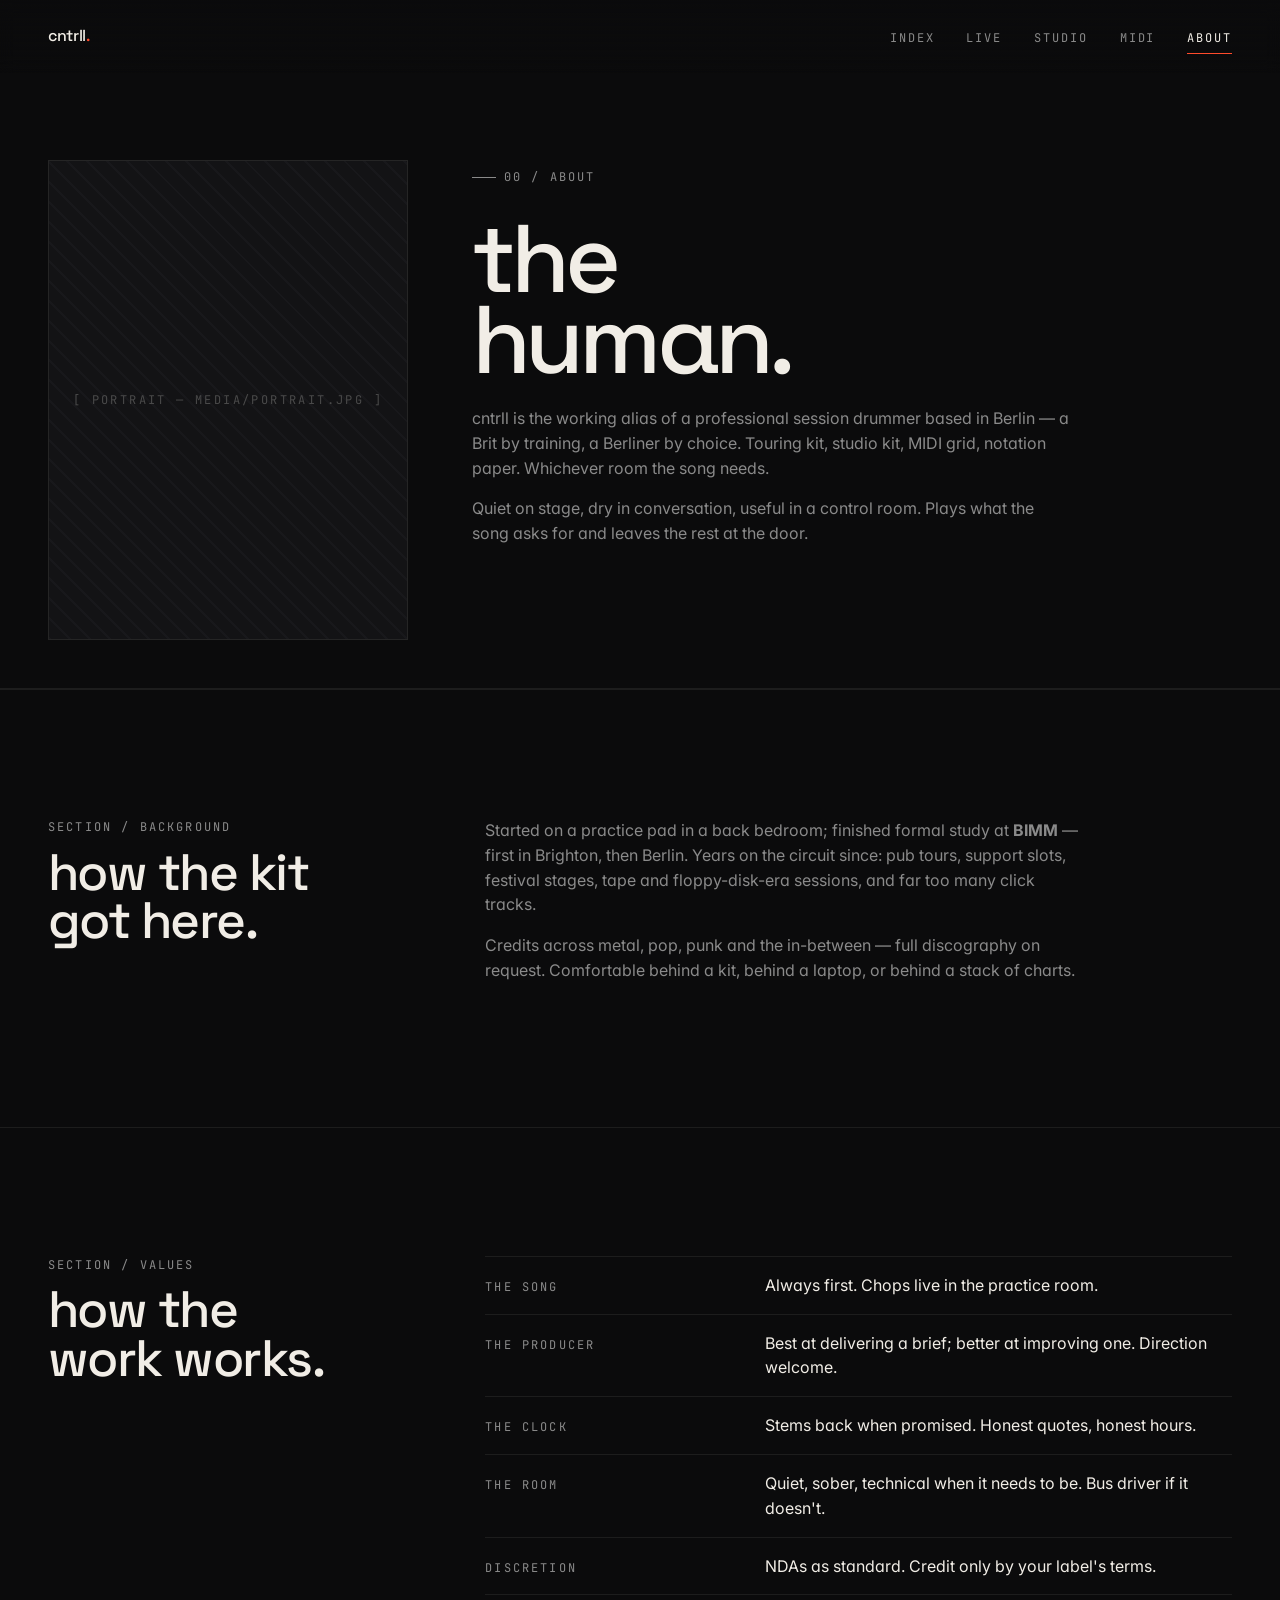
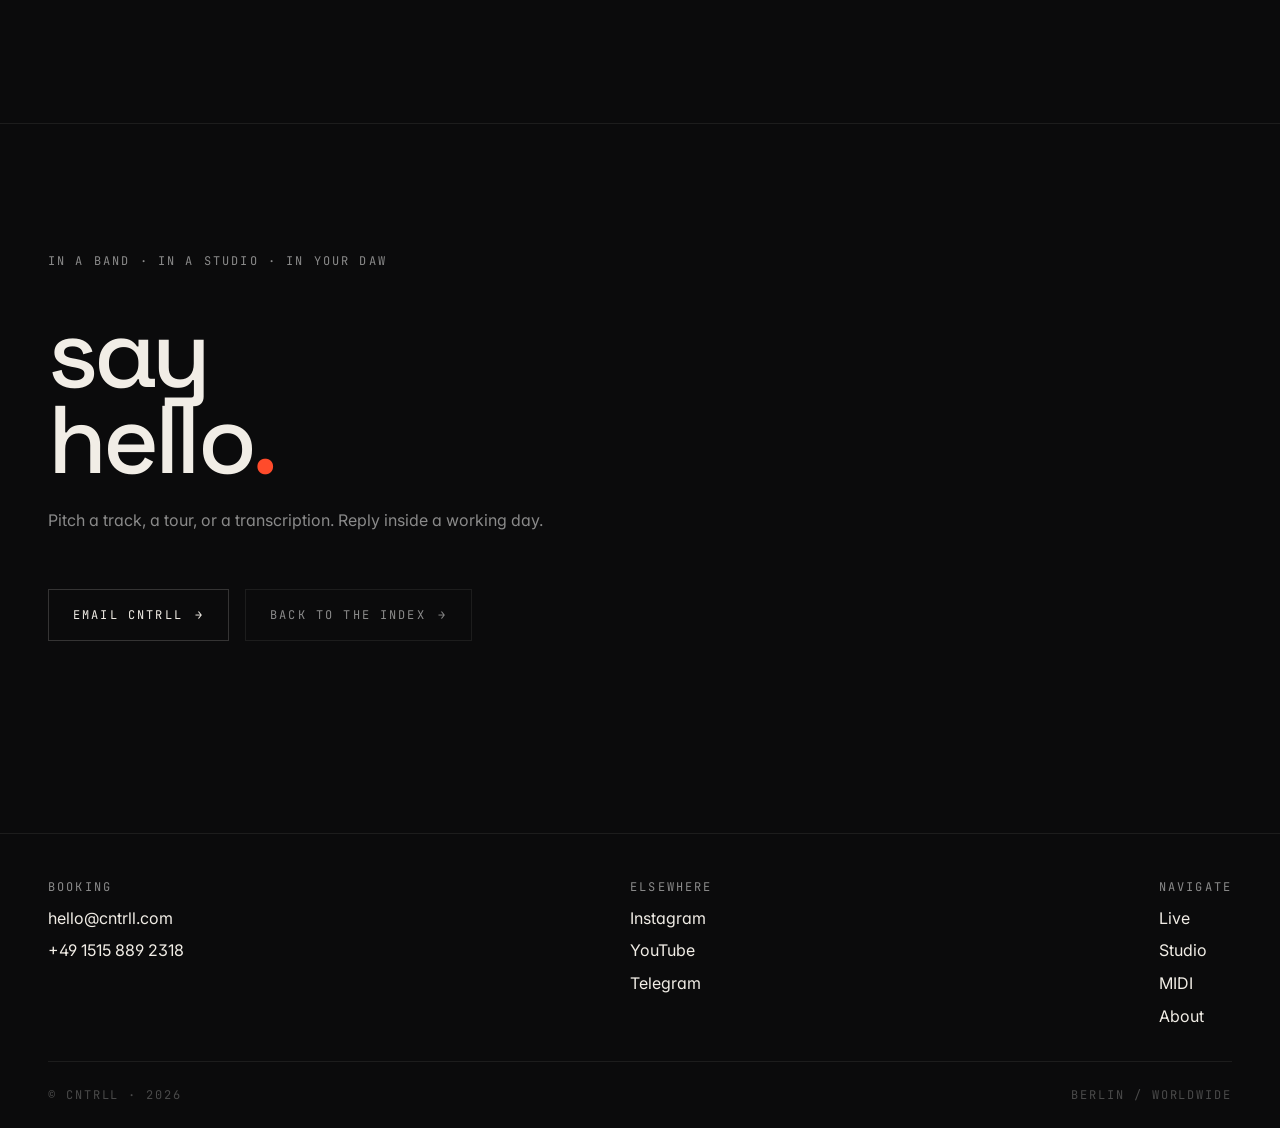
==== about.html @ 57c897f5 "initial site upload" ====
<!doctype html>
<html lang="en">
<head>
    <meta charset="utf-8">
    <meta name="viewport" content="width=device-width, initial-scale=1, viewport-fit=cover">
    <meta name="theme-color" content="#0b0b0c">
    <title>cntrll. — about</title>
    <meta name="description" content="cntrll — session drummer. Background, influences, values, contact.">

    <link rel="preconnect" href="https://fonts.googleapis.com">
    <link rel="preconnect" href="https://fonts.gstatic.com" crossorigin>
    <link rel="stylesheet" href="https://fonts.googleapis.com/css2?family=Inter:wght@400;500&family=JetBrains+Mono:wght@400;500&family=Space+Grotesk:wght@400;500;600&display=swap">

    <link rel="stylesheet" href="style.css">
</head>
<body>

    <!-- ============ header / nav ============ -->
    <header class="site-header">
        <a href="index.html" class="brand" aria-label="cntrll dot — home">cntrll<span class="dot">.</span></a>

        <nav class="nav-primary" aria-label="Primary">
            <ul>
                <li><a href="index.html">Index</a></li>
                <li><a href="live.html">Live</a></li>
                <li><a href="studio.html">Studio</a></li>
                <li><a href="midi.html">MIDI</a></li>
                <li><a href="about.html" aria-current="page">About</a></li>
            </ul>
        </nav>

        <button class="nav-toggle" aria-label="Open menu" aria-expanded="false" aria-controls="mobile-menu">
            <span></span><span></span><span></span>
        </button>
    </header>

    <nav id="mobile-menu" class="nav-mobile" data-open="false" aria-label="Mobile">
        <ul>
            <li><a href="index.html">index</a></li>
            <li><a href="live.html">live performance</a></li>
            <li><a href="studio.html">studio recording</a></li>
            <li><a href="midi.html">midi &amp; notation</a></li>
            <li><a href="about.html">about</a></li>
        </ul>
        <div class="nav-footer"><p>booking — <a href="mailto:hello@cntrll.com">hello@cntrll.com</a></p></div>
    </nav>


    <main id="main">

        <!-- ============ asymmetric bio + portrait ============ -->
        <section class="page-hero" style="padding-bottom: var(--s-7);">
            <div class="container">
                <div class="about-grid">

                    <!-- portrait — narrow column, sticks on desktop -->
                    <div class="about-portrait">
                        <img src="media/portrait.jpg" alt="portrait of cntrll" onerror="this.remove();">
                        <div class="placeholder">[ portrait — media/portrait.jpg ]</div>
                    </div>

                    <!-- bio — wider column -->
                    <div class="about-bio">
                        <p class="eyebrow">00 / about</p>
                        <h1 class="about-bio__title">the<br>human<span class="accent">.</span></h1>

                        <p>
                            cntrll is the working alias of a professional session drummer
                            based in Berlin — a Brit by training, a Berliner by choice.
                            Touring kit, studio kit, MIDI grid, notation paper. Whichever
                            room the song needs.
                        </p>
                        <p>
                            Quiet on stage, dry in conversation, useful in a control room.
                            Plays what the song asks for and leaves the rest at the door.
                        </p>
                    </div>

                </div>
            </div>
        </section>


        <!-- ============ background ============ -->
        <section class="section">
            <div class="container split">
                <div>
                    <p class="split__label">section / background</p>
                    <h2 class="split__title">how the kit<br>got here.</h2>
                </div>
                <div class="split__body">
                    <p>
                        Started on a practice pad in a back bedroom; finished formal study at
                        <strong>BIMM</strong> — first in Brighton, then Berlin. Years on the
                        circuit since: pub tours, support slots, festival stages, tape and
                        floppy-disk-era sessions, and far too many click tracks.
                    </p>
                    <p>
                        Credits across metal, pop, punk and the in-between — full
                        discography on request. Comfortable behind a kit, behind a laptop,
                        or behind a stack of charts.
                    </p>
                </div>
            </div>
        </section>


        <!-- ============ values ============ -->
        <section class="section">
            <div class="container split">
                <div>
                    <p class="split__label">section / values</p>
                    <h2 class="split__title">how the<br>work works.</h2>
                </div>

                <dl class="dl-grid split__body">
                    <div>
                        <dt>The song</dt>
                        <dd>Always first. Chops live in the practice room.</dd>
                    </div>
                    <div>
                        <dt>The producer</dt>
                        <dd>Best at delivering a brief; better at improving one. Direction welcome.</dd>
                    </div>
                    <div>
                        <dt>The clock</dt>
                        <dd>Stems back when promised. Honest quotes, honest hours.</dd>
                    </div>
                    <div>
                        <dt>The room</dt>
                        <dd>Quiet, sober, technical when it needs to be. Bus driver if it doesn't.</dd>
                    </div>
                    <div>
                        <dt>Discretion</dt>
                        <dd>NDAs as standard. Credit only by your label's terms.</dd>
                    </div>
                </dl>
            </div>
        </section>

    </main>


    <!-- ============ cta ============ -->
    <section class="cta-block">
        <div class="container">
            <p class="cta-block__eyebrow">in a band · in a studio · in your DAW</p>
            <h2 class="cta-block__title">say<br>hello<span class="accent">.</span></h2>
            <p class="muted" style="max-width: 52ch;">
                Pitch a track, a tour, or a transcription. Reply inside a working day.
            </p>
            <div class="cta-block__actions">
                <a class="btn" href="mailto:hello@cntrll.com">
                    <span>email cntrll</span>
                    <span class="arrow" aria-hidden="true">→</span>
                </a>
                <a class="btn btn--ghost" href="index.html">
                    <span>back to the index</span>
                    <span class="arrow" aria-hidden="true">→</span>
                </a>
            </div>
        </div>
    </section>


    <!-- ============ footer ============ -->
    <footer class="site-footer">
        <div class="container">
            <div class="row">
                <div>
                    <h4>booking</h4>
                    <ul>
                        <li><a href="mailto:hello@cntrll.com">hello@cntrll.com</a></li>
                        <li><a href="#">+49 1515 889 2318</a></li>
                    </ul>
                </div>
                <div>
                    <h4>elsewhere</h4>
                    <ul>
                        <li><a href="#">Instagram</a></li>
                        <li><a href="#">YouTube</a></li>
                        <li><a href="#">Telegram</a></li>
                    </ul>
                </div>
                <div>
                    <h4>navigate</h4>
                    <ul>
                        <li><a href="live.html">Live</a></li>
                        <li><a href="studio.html">Studio</a></li>
                        <li><a href="midi.html">MIDI</a></li>
                        <li><a href="about.html">About</a></li>
                    </ul>
                </div>
            </div>
            <div class="colophon">
                <span>© cntrll · 2026</span>
                <span>berlin / worldwide</span>
            </div>
        </div>
    </footer>

    <script>
        (function () {
            const toggle = document.querySelector('.nav-toggle');
            const drawer = document.getElementById('mobile-menu');
            if (!toggle || !drawer) return;
            const setOpen = (open) => {
                toggle.setAttribute('aria-expanded', String(open));
                toggle.setAttribute('aria-label', open ? 'Close menu' : 'Open menu');
                drawer.setAttribute('data-open', String(open));
                document.body.style.overflow = open ? 'hidden' : '';
            };
            toggle.addEventListener('click', () => setOpen(toggle.getAttribute('aria-expanded') !== 'true'));
            drawer.querySelectorAll('a').forEach(a => a.addEventListener('click', () => setOpen(false)));
            document.addEventListener('keydown', (e) => {
                if (e.key === 'Escape' && toggle.getAttribute('aria-expanded') === 'true') setOpen(false);
            });
        })();
    </script>
</body>
</html>
---- style.css ----
/* ==========================================================================
   cntrll — global stylesheet
   design system: colors, typography, spacing, layout primitives
   mobile-first. shared by every page.
   ========================================================================== */


/* --------------------------------------------------------------------------
   1. design tokens
   -------------------------------------------------------------------------- */

:root {
    /* color — strict monochrome with a single signal accent.
       no gradients. high-contrast. */
    --c-bg:          #0b0b0c;   /* near-black, slightly warm */
    --c-bg-elevated: #131315;   /* cards, hovers */
    --c-fg:          #f1ede6;   /* warm off-white — never pure #fff */
    --c-fg-muted:    #8a8a8a;   /* secondary text */
    --c-fg-dim:      #4a4a4a;   /* tertiary text, dividers in print */
    --c-line:        rgba(241, 237, 230, 0.08);
    --c-line-strong: rgba(241, 237, 230, 0.18);
    --c-accent:      #ff4b2b;   /* signal red — used sparingly */

    /* typography */
    --f-display: "Space Grotesk", "Inter", -apple-system, BlinkMacSystemFont, sans-serif;
    --f-body:    "Inter", -apple-system, BlinkMacSystemFont, "Segoe UI", sans-serif;
    --f-mono:    "JetBrains Mono", "IBM Plex Mono", ui-monospace, "SF Mono", Menlo, monospace;

    /* type scale — fluid, mobile-first.
       clamp(min, fluid, max) lets sizes scale smoothly with viewport. */
    --t-xs:   0.75rem;                              /* 12px — labels, metadata */
    --t-sm:   0.875rem;                             /* 14px — small body */
    --t-base: 1rem;                                 /* 16px — body */
    --t-md:   1.125rem;                             /* 18px — lead paragraph */
    --t-lg:   clamp(1.5rem, 2.5vw, 2rem);           /* section subhead */
    --t-xl:   clamp(2rem, 4vw, 3.25rem);            /* section head */
    --t-2xl:  clamp(3rem, 8vw, 6rem);               /* page title */
    --t-hero: clamp(4rem, 16vw, 13rem);             /* hero display */

    /* spacing — 4px base, geometric. */
    --s-1:  0.25rem;
    --s-2:  0.5rem;
    --s-3:  0.75rem;
    --s-4:  1rem;
    --s-5:  1.5rem;
    --s-6:  2rem;
    --s-7:  3rem;
    --s-8:  4rem;
    --s-9:  6rem;
    --s-10: 8rem;
    --s-11: 12rem;

    /* layout */
    --container-max: 1600px;
    --gutter:        clamp(1.25rem, 4vw, 3rem);
    --radius:        2px;       /* almost-square — no rounded SaaS corners */

    /* motion */
    --ease:        cubic-bezier(0.22, 0.61, 0.36, 1);
    --dur-fast:    180ms;
    --dur-mid:     360ms;
    --dur-slow:    720ms;
}


/* --------------------------------------------------------------------------
   2. reset & base
   -------------------------------------------------------------------------- */

*, *::before, *::after { box-sizing: border-box; }

html {
    -webkit-text-size-adjust: 100%;
    text-rendering: optimizeLegibility;
    scroll-behavior: smooth;
}

body {
    margin: 0;
    background: var(--c-bg);
    color: var(--c-fg);
    font-family: var(--f-body);
    font-size: var(--t-base);
    line-height: 1.55;
    font-weight: 400;
    font-feature-settings: "ss01", "cv11";   /* alt single-storey 'a', stylistic sets if available */
    -webkit-font-smoothing: antialiased;
    -moz-osx-font-smoothing: grayscale;
    overflow-x: hidden;
}

img, video {
    display: block;
    max-width: 100%;
    height: auto;
}

video { background: var(--c-bg-elevated); }

a {
    color: inherit;
    text-decoration: none;
    transition: color var(--dur-fast) var(--ease);
}

button {
    font: inherit;
    color: inherit;
    background: none;
    border: 0;
    cursor: pointer;
}

::selection { background: var(--c-accent); color: var(--c-bg); }


/* --------------------------------------------------------------------------
   3. typography
   -------------------------------------------------------------------------- */

h1, h2, h3, h4 {
    font-family: var(--f-display);
    font-weight: 500;
    line-height: 0.95;
    letter-spacing: -0.03em;
    margin: 0;
    text-transform: lowercase;
}

h1 { font-size: var(--t-2xl); }
h2 { font-size: var(--t-xl); }
h3 { font-size: var(--t-lg); }
h4 { font-size: var(--t-md); letter-spacing: -0.01em; }

p { margin: 0 0 var(--s-4) 0; }
p.lead { font-size: var(--t-md); color: var(--c-fg); max-width: 56ch; }

.eyebrow {
    font-family: var(--f-mono);
    font-size: var(--t-xs);
    text-transform: uppercase;
    letter-spacing: 0.18em;
    color: var(--c-fg-muted);
    display: inline-flex;
    align-items: center;
    gap: var(--s-2);
}
.eyebrow::before {
    content: "";
    display: inline-block;
    width: 1.5rem;
    height: 1px;
    background: currentColor;
}

.mono { font-family: var(--f-mono); }
.muted { color: var(--c-fg-muted); }


/* --------------------------------------------------------------------------
   4. layout primitives
   -------------------------------------------------------------------------- */

.container {
    width: 100%;
    max-width: var(--container-max);
    margin: 0 auto;
    padding-inline: var(--gutter);
}

.section {
    padding-block: var(--s-9);
    border-top: 1px solid var(--c-line);
}
.section:first-of-type { border-top: 0; }

@media (min-width: 900px) {
    .section { padding-block: var(--s-10); }
}


/* --------------------------------------------------------------------------
   5. header / navigation
   -------------------------------------------------------------------------- */

.site-header {
    position: fixed;
    inset: 0 0 auto 0;
    z-index: 50;
    padding: var(--s-4) var(--gutter);
    display: flex;
    align-items: center;
    justify-content: space-between;
    background: linear-gradient(180deg, rgba(11, 11, 12, 0.85) 0%, rgba(11, 11, 12, 0) 100%);
    backdrop-filter: blur(8px);
    -webkit-backdrop-filter: blur(8px);
}

.brand {
    font-family: var(--f-display);
    font-weight: 500;
    font-size: 1rem;
    letter-spacing: -0.02em;
    text-transform: lowercase;
}
.brand .dot {
    color: var(--c-accent);
    /* literal period — part of the wordmark "cntrll." */
}

/* desktop nav — hidden on mobile, revealed at 800px */
.nav-primary { display: none; }

.nav-primary ul {
    list-style: none;
    margin: 0; padding: 0;
    display: flex;
    gap: var(--s-6);
}
.nav-primary a {
    font-family: var(--f-mono);
    font-size: var(--t-xs);
    text-transform: uppercase;
    letter-spacing: 0.16em;
    color: var(--c-fg-muted);
    position: relative;
    padding-block: var(--s-2);
}
.nav-primary a:hover,
.nav-primary a[aria-current="page"] { color: var(--c-fg); }
.nav-primary a[aria-current="page"]::after {
    content: "";
    position: absolute;
    left: 0; right: 0; bottom: 0;
    height: 1px;
    background: var(--c-accent);
}

/* mobile menu toggle */
.nav-toggle {
    display: inline-flex;
    flex-direction: column;
    gap: 5px;
    padding: var(--s-2);
    z-index: 60;
}
.nav-toggle span {
    display: block;
    width: 22px;
    height: 1px;
    background: var(--c-fg);
    transition: transform var(--dur-mid) var(--ease), opacity var(--dur-fast) var(--ease);
}
.nav-toggle[aria-expanded="true"] span:nth-child(1) { transform: translateY(6px) rotate(45deg); }
.nav-toggle[aria-expanded="true"] span:nth-child(2) { opacity: 0; }
.nav-toggle[aria-expanded="true"] span:nth-child(3) { transform: translateY(-6px) rotate(-45deg); }

/* mobile drawer */
.nav-mobile {
    position: fixed;
    inset: 0;
    background: var(--c-bg);
    z-index: 40;
    display: flex;
    flex-direction: column;
    justify-content: center;
    padding: var(--gutter);
    transform: translateY(-100%);
    transition: transform var(--dur-slow) var(--ease);
}
.nav-mobile[data-open="true"] { transform: translateY(0); }
.nav-mobile ul {
    list-style: none;
    margin: 0; padding: 0;
    display: flex;
    flex-direction: column;
    gap: var(--s-5);
}
.nav-mobile a {
    font-family: var(--f-display);
    font-size: var(--t-xl);
    font-weight: 500;
    letter-spacing: -0.03em;
    text-transform: lowercase;
    line-height: 1;
}
.nav-mobile a:hover { color: var(--c-accent); }
.nav-mobile .nav-footer {
    margin-top: var(--s-8);
    font-family: var(--f-mono);
    font-size: var(--t-xs);
    text-transform: uppercase;
    letter-spacing: 0.16em;
    color: var(--c-fg-muted);
}

@media (min-width: 800px) {
    .nav-primary { display: block; }
    .nav-toggle, .nav-mobile { display: none; }
    .site-header { padding-block: var(--s-5); }
}


/* --------------------------------------------------------------------------
   6. hero
   -------------------------------------------------------------------------- */

.hero {
    position: relative;
    min-height: 100vh;
    min-height: 100svh;     /* small viewport for mobile address-bar dodge */
    display: flex;
    flex-direction: column;
    justify-content: flex-end;
    overflow: hidden;
    padding-bottom: var(--s-7);
}

.hero__media {
    position: absolute;
    inset: 0;
    z-index: 0;
}
.hero__media video,
.hero__media .placeholder {
    width: 100%;
    height: 100%;
    object-fit: cover;
}
/* video poster fallback / placeholder block */
.hero__media .placeholder {
    background:
        repeating-linear-gradient(
            45deg,
            #18181b 0,
            #18181b 2px,
            #131315 2px,
            #131315 14px
        );
    display: flex;
    align-items: center;
    justify-content: center;
    color: var(--c-fg-dim);
    font-family: var(--f-mono);
    font-size: var(--t-xs);
    text-transform: uppercase;
    letter-spacing: 0.2em;
}

.hero__scrim {
    position: absolute;
    inset: 0;
    z-index: 1;
    background:
        linear-gradient(180deg, rgba(11,11,12,0.55) 0%, rgba(11,11,12,0.25) 35%, rgba(11,11,12,0.85) 100%);
}

.hero__content {
    position: relative;
    z-index: 2;
    padding-inline: var(--gutter);
    width: 100%;
    max-width: var(--container-max);
    margin: 0 auto;
    display: grid;
    gap: var(--s-5);
}

.hero__title {
    font-family: var(--f-display);
    font-size: var(--t-hero);
    font-weight: 500;
    line-height: 0.85;
    letter-spacing: -0.05em;
    text-transform: lowercase;
    margin: 0;
}
.hero__title .slash { color: var(--c-accent); }

.hero__meta {
    display: flex;
    flex-wrap: wrap;
    gap: var(--s-4) var(--s-6);
    border-top: 1px solid var(--c-line-strong);
    padding-top: var(--s-4);
    font-family: var(--f-mono);
    font-size: var(--t-xs);
    text-transform: uppercase;
    letter-spacing: 0.16em;
    color: var(--c-fg-muted);
}
.hero__meta strong { color: var(--c-fg); font-weight: 500; }

.hero__scroll {
    position: absolute;
    bottom: var(--s-4);
    right: var(--gutter);
    z-index: 2;
    font-family: var(--f-mono);
    font-size: var(--t-xs);
    letter-spacing: 0.18em;
    text-transform: uppercase;
    color: var(--c-fg-muted);
    writing-mode: vertical-rl;
    display: none;
}
@media (min-width: 900px) {
    .hero__scroll { display: block; }
}


/* --------------------------------------------------------------------------
   7. intro strip
   -------------------------------------------------------------------------- */

.intro {
    display: grid;
    gap: var(--s-6);
}
.intro__lead {
    font-family: var(--f-display);
    font-size: var(--t-xl);
    font-weight: 400;
    line-height: 1.1;
    letter-spacing: -0.02em;
    max-width: 22ch;
    text-transform: lowercase;
}
.intro__lead em {
    font-style: normal;
    color: var(--c-fg-muted);
}

@media (min-width: 900px) {
    .intro {
        grid-template-columns: 1fr 1fr;
        align-items: end;
        gap: var(--s-8);
    }
    .intro__body { max-width: 52ch; }
}


/* --------------------------------------------------------------------------
   8. services — vertical "chapters"
   Each service is a full chapter: number + massive title + cinematic media
   + body + CTA. Stacked vertically with negative space between.
   -------------------------------------------------------------------------- */

.services__intro {
    display: grid;
    gap: var(--s-3);
    margin-bottom: var(--s-8);
}

/* Chapter — full-bleed scroll-pinned reveal.
   Each chapter is 200vh tall (twice the viewport). A 100vh sticky "stage"
   pins to the top of the viewport while the user scrolls through. A solid
   black overlay fades from opaque to transparent on scroll, gradually
   revealing the media underneath. Text stays anchored on top.
   --reveal is a 0..1 progress value updated by JS on scroll. */

.chapter {
    position: relative;
    height: 200vh;
    overflow: clip;
    background: var(--c-bg);
}

/* the stage: sticky 100vh — holds everything while the chapter scrolls */
.chapter__stage {
    position: sticky;
    top: 0;
    height: 100vh;
    width: 100%;
    overflow: hidden;
}

/* legibility gradient — fades IN with the media so revealed text stays readable */
.chapter__stage::after {
    content: "";
    position: absolute;
    inset: 0;
    z-index: 2;
    pointer-events: none;
    background:
        linear-gradient(180deg,
            rgba(11, 11, 12, 0.55) 0%,
            rgba(11, 11, 12, 0.00) 28%,
            rgba(11, 11, 12, 0.00) 60%,
            rgba(11, 11, 12, 0.85) 100%
        );
    opacity: var(--reveal, 0);
}

/* base layer: media, borderless, edge-to-edge of the viewport.
   Translates from 100% (below stage, out of view) to 0% (fully revealed)
   as --reveal goes from 0 to 1. The chapter's black bg shows underneath
   while the image scrolls in. */
.chapter__media {
    position: absolute;
    inset: 0;
    z-index: 0;
    background: var(--c-bg-elevated);
    overflow: hidden;
    transform: translateY(calc((1 - var(--reveal, 0)) * 100%));
    will-change: transform;
}
.chapter__media img,
.chapter__media video {
    position: absolute;
    inset: 0;
    width: 100%; height: 100%;
    object-fit: cover;
    z-index: 1;
}
.chapter__media .placeholder {
    position: absolute;
    inset: 0;
    z-index: 0;
    display: flex; align-items: center; justify-content: center;
    font-family: var(--f-mono);
    font-size: var(--t-xs);
    text-transform: uppercase;
    letter-spacing: 0.2em;
    color: var(--c-fg-dim);
    background:
        repeating-linear-gradient(
            45deg,
            #18181b 0,
            #18181b 2px,
            #131315 2px,
            #131315 14px
        );
}

/* slight side vignette on the photo itself —
   darkens the left and right edges so the image feels framed
   rather than sliced. Lives inside .chapter__media so it
   translates with the photo. */
.chapter__media::after {
    content: "";
    position: absolute;
    inset: 0;
    z-index: 2;
    pointer-events: none;
    background:
        linear-gradient(90deg,
            rgba(11, 11, 12, 0.40) 0%,
            rgba(11, 11, 12, 0.00) 14%,
            rgba(11, 11, 12, 0.00) 86%,
            rgba(11, 11, 12, 0.40) 100%
        );
}

/* text content — sits on top, contained in the standard text gutter */
.chapter__inner {
    position: relative;
    z-index: 3;
    height: 100%;
    display: flex;
    flex-direction: column;
    justify-content: space-between;
    padding-block: var(--s-7);
    gap: var(--s-7);
}

.chapter__head {
    display: grid;
    gap: var(--s-5);
}
.chapter__num {
    font-family: var(--f-mono);
    font-size: var(--t-xs);
    text-transform: uppercase;
    letter-spacing: 0.18em;
    color: var(--c-fg-muted);
    display: inline-flex;
    align-items: center;
    gap: var(--s-2);
}
.chapter__num::after {
    content: "";
    display: inline-block;
    width: 2rem;
    height: 1px;
    background: currentColor;
}

.chapter__title {
    font-family: var(--f-display);
    font-weight: 500;
    font-size: clamp(3.5rem, 12vw, 9rem);
    line-height: 0.85;
    letter-spacing: -0.05em;
    text-transform: lowercase;
    margin: 0;
}
.chapter__title .accent { color: var(--c-accent); }

.chapter__foot {
    display: grid;
    gap: var(--s-5);
    align-items: end;
}
.chapter__body {
    max-width: 56ch;
    color: var(--c-fg);
    margin: 0;
    text-shadow: 0 1px 2px rgba(11, 11, 12, 0.6);
}

.chapter__cta {
    display: inline-flex;
    align-items: center;
    gap: var(--s-3);
    font-family: var(--f-mono);
    font-size: var(--t-xs);
    text-transform: uppercase;
    letter-spacing: 0.18em;
    color: var(--c-fg);
    padding-block: var(--s-3);
    border-bottom: 1px solid var(--c-line-strong);
    align-self: end;
    justify-self: start;
    transition: border-color var(--dur-mid) var(--ease),
                color var(--dur-mid) var(--ease);
}
.chapter__cta .arrow {
    display: inline-block;
    transition: transform var(--dur-mid) var(--ease);
}
.chapter__cta:hover {
    border-color: var(--c-accent);
    color: var(--c-accent);
}
.chapter__cta:hover .arrow { transform: translateX(6px); }

@media (min-width: 900px) {
    .chapter__inner {
        padding-block: var(--s-8);
        gap: var(--s-8);
    }
    .chapter__foot {
        grid-template-columns: minmax(0, 1fr) auto;
        gap: var(--s-8);
    }
}

/* reduced-motion fallback: no pinning, no scroll-in —
   show each chapter as a normal-flow block with the image already
   fully in place behind the text. */
@media (prefers-reduced-motion: reduce) {
    .chapter { height: auto; }
    .chapter__stage {
        position: relative;
        height: auto;
        min-height: 100vh;
    }
    .chapter__media { transform: none; }
    .chapter__stage::after { opacity: 1; }
}


/* --------------------------------------------------------------------------
   9. footer
   -------------------------------------------------------------------------- */

.site-footer {
    border-top: 1px solid var(--c-line);
    padding: var(--s-7) 0 var(--s-5);
    margin-top: var(--s-8);
}
.site-footer .container {
    display: grid;
    gap: var(--s-6);
}
.site-footer .row {
    display: flex;
    flex-wrap: wrap;
    gap: var(--s-5) var(--s-6);
    justify-content: space-between;
    align-items: baseline;
}
.site-footer h4 {
    font-family: var(--f-mono);
    font-weight: 400;
    font-size: var(--t-xs);
    text-transform: uppercase;
    letter-spacing: 0.18em;
    color: var(--c-fg-muted);
    margin-bottom: var(--s-3);
}
.site-footer ul { list-style: none; margin: 0; padding: 0; display: grid; gap: var(--s-2); }
.site-footer a:hover { color: var(--c-accent); }
.site-footer .colophon {
    font-family: var(--f-mono);
    font-size: var(--t-xs);
    text-transform: uppercase;
    letter-spacing: 0.16em;
    color: var(--c-fg-dim);
    padding-top: var(--s-5);
    border-top: 1px solid var(--c-line);
    display: flex;
    flex-wrap: wrap;
    gap: var(--s-4);
    justify-content: space-between;
}


/* --------------------------------------------------------------------------
   10. shared sub-page components
   page-hero, split, dl-grid, workflow, cta-block, btn, tag-list, gig-list
   -------------------------------------------------------------------------- */

/* ---- page hero (shorter than the home hero) -------------------------- */
.page-hero {
    /* clear fixed header on top */
    padding: calc(var(--s-10) + var(--s-6)) 0 var(--s-8);
    border-bottom: 1px solid var(--c-line);
}
.page-hero__head {
    display: grid;
    gap: var(--s-5);
    margin-bottom: var(--s-7);
    max-width: 900px;
}
.page-hero__title {
    font-family: var(--f-display);
    font-size: clamp(3rem, 12vw, 8rem);
    font-weight: 500;
    line-height: 0.85;
    letter-spacing: -0.05em;
    text-transform: lowercase;
    margin: 0;
}
.page-hero__title .accent { color: var(--c-accent); }
.page-hero__lead {
    font-family: var(--f-display);
    font-size: var(--t-lg);
    font-weight: 400;
    line-height: 1.15;
    letter-spacing: -0.02em;
    color: var(--c-fg-muted);
    max-width: 48ch;
    text-transform: lowercase;
}
.page-hero__media {
    position: relative;
    aspect-ratio: 21 / 9;
    width: 100%;
    background: var(--c-bg-elevated);
    border: 1px solid var(--c-line);
    overflow: hidden;
}
.page-hero__media video,
.page-hero__media img {
    position: absolute;
    inset: 0;
    width: 100%; height: 100%;
    object-fit: cover;
    z-index: 1;
}
.page-hero__media .placeholder {
    position: absolute;
    inset: 0;
    z-index: 0;
    display: flex; align-items: center; justify-content: center;
    font-family: var(--f-mono); font-size: var(--t-xs);
    text-transform: uppercase; letter-spacing: 0.2em;
    color: var(--c-fg-dim);
    background:
        repeating-linear-gradient(
            45deg,
            #18181b 0, #18181b 2px,
            #131315 2px, #131315 14px
        );
}

/* ---- asymmetric two-column split for content sections --------------- */
.split {
    display: grid;
    gap: var(--s-6);
}
.split__label {
    font-family: var(--f-mono);
    font-size: var(--t-xs);
    text-transform: uppercase;
    letter-spacing: 0.18em;
    color: var(--c-fg-muted);
    margin-bottom: var(--s-3);
}
.split__title {
    font-family: var(--f-display);
    font-size: var(--t-xl);
    font-weight: 500;
    line-height: 0.95;
    letter-spacing: -0.03em;
    text-transform: lowercase;
    margin: 0 0 var(--s-5) 0;
}
.split__body p { color: var(--c-fg-muted); max-width: 60ch; }
.split__body p + p { margin-top: var(--s-4); }

@media (min-width: 900px) {
    .split {
        grid-template-columns: 1fr 2fr;
        gap: var(--s-8);
        align-items: start;
    }
}

/* ---- definition-list grid: tech specs, deliverables, formats -------- */
.dl-grid {
    list-style: none;
    margin: 0; padding: 0;
    border-top: 1px solid var(--c-line);
}
.dl-grid > div {
    display: grid;
    grid-template-columns: 1fr;
    gap: var(--s-2);
    padding-block: var(--s-4);
    border-bottom: 1px solid var(--c-line);
}
.dl-grid dt {
    font-family: var(--f-mono);
    font-size: var(--t-xs);
    text-transform: uppercase;
    letter-spacing: 0.18em;
    color: var(--c-fg-muted);
    margin: 0;
}
.dl-grid dd {
    margin: 0;
    color: var(--c-fg);
    font-size: var(--t-base);
}
@media (min-width: 700px) {
    .dl-grid > div {
        grid-template-columns: minmax(10rem, 16rem) 1fr;
        gap: var(--s-5);
        align-items: baseline;
    }
}

/* ---- numbered workflow steps --------------------------------------- */
.workflow {
    list-style: none;
    margin: 0; padding: 0;
    border-top: 1px solid var(--c-line);
}
.workflow__step {
    display: grid;
    grid-template-columns: auto 1fr;
    gap: var(--s-4) var(--s-5);
    padding-block: var(--s-6);
    border-bottom: 1px solid var(--c-line);
    align-items: start;
}
.workflow__num {
    font-family: var(--f-mono);
    font-size: var(--t-xs);
    color: var(--c-fg-muted);
    letter-spacing: 0.18em;
    padding-top: 0.4rem;
    min-width: 3rem;
}
.workflow__title {
    font-family: var(--f-display);
    font-size: var(--t-lg);
    font-weight: 500;
    letter-spacing: -0.02em;
    text-transform: lowercase;
    margin: 0 0 var(--s-3) 0;
    grid-column: 2;
}
.workflow__text {
    color: var(--c-fg-muted);
    max-width: 60ch;
    margin: 0;
    grid-column: 2;
}
@media (min-width: 900px) {
    .workflow__step {
        grid-template-columns: 6rem 1fr 1.4fr;
        gap: var(--s-7);
        align-items: start;
    }
    .workflow__title { grid-column: 2; margin-bottom: 0; }
    .workflow__text  { grid-column: 3; }
}

/* ---- call-to-action block ----------------------------------------- */
.cta-block {
    padding-block: var(--s-10);
    border-top: 1px solid var(--c-line);
}
.cta-block .container {
    display: grid;
    gap: var(--s-5);
}
.cta-block__eyebrow {
    font-family: var(--f-mono);
    font-size: var(--t-xs);
    text-transform: uppercase;
    letter-spacing: 0.18em;
    color: var(--c-fg-muted);
}
.cta-block__title {
    font-family: var(--f-display);
    font-size: var(--t-2xl);
    font-weight: 500;
    line-height: 0.9;
    letter-spacing: -0.04em;
    text-transform: lowercase;
    margin: 0;
    max-width: 18ch;
}
.cta-block__title .accent { color: var(--c-accent); }
.cta-block__actions {
    display: flex;
    flex-wrap: wrap;
    gap: var(--s-4);
    margin-top: var(--s-4);
}

/* ---- button: minimal, line-only ----------------------------------- */
.btn {
    display: inline-flex;
    align-items: center;
    gap: var(--s-3);
    padding: var(--s-4) var(--s-5);
    font-family: var(--f-mono);
    font-size: var(--t-xs);
    text-transform: uppercase;
    letter-spacing: 0.18em;
    color: var(--c-fg);
    border: 1px solid var(--c-line-strong);
    background: transparent;
    transition: background var(--dur-mid) var(--ease),
                color var(--dur-mid) var(--ease),
                border-color var(--dur-mid) var(--ease);
    align-self: start;
    justify-self: start;
}
.btn .arrow { transition: transform var(--dur-mid) var(--ease); display: inline-block; }
.btn:hover {
    background: var(--c-fg);
    color: var(--c-bg);
    border-color: var(--c-fg);
}
.btn:hover .arrow { transform: translateX(6px); }
.btn--ghost { border-color: var(--c-line); color: var(--c-fg-muted); }
.btn--ghost:hover { background: transparent; color: var(--c-fg); border-color: var(--c-fg); }

/* ---- tag list ----------------------------------------------------- */
.tag-list {
    list-style: none;
    margin: 0; padding: 0;
    display: flex;
    flex-wrap: wrap;
    gap: var(--s-2);
}
.tag-list li {
    font-family: var(--f-mono);
    font-size: var(--t-xs);
    text-transform: uppercase;
    letter-spacing: 0.16em;
    color: var(--c-fg-muted);
    border: 1px solid var(--c-line-strong);
    padding: var(--s-2) var(--s-3);
}

/* ---- gig list: live performance schedule -------------------------- */
.gig-list {
    list-style: none;
    margin: 0; padding: 0;
    border-top: 1px solid var(--c-line);
}
.gig-list li {
    display: grid;
    grid-template-columns: 1fr;
    gap: var(--s-1);
    padding-block: var(--s-4);
    border-bottom: 1px solid var(--c-line);
}
.gig-list .date {
    font-family: var(--f-mono);
    font-size: var(--t-xs);
    color: var(--c-fg-muted);
    letter-spacing: 0.18em;
    text-transform: uppercase;
}
.gig-list .venue {
    font-family: var(--f-display);
    font-size: var(--t-md);
    letter-spacing: -0.01em;
    text-transform: lowercase;
}
.gig-list .city {
    font-family: var(--f-mono);
    font-size: var(--t-xs);
    color: var(--c-fg-muted);
    letter-spacing: 0.18em;
    text-transform: uppercase;
}
.gig-list .tag {
    font-family: var(--f-mono);
    font-size: var(--t-xs);
    color: var(--c-fg-dim);
    letter-spacing: 0.18em;
    text-transform: uppercase;
}
@media (min-width: 720px) {
    .gig-list li {
        grid-template-columns: 10rem 1fr 1fr auto;
        gap: var(--s-5);
        align-items: baseline;
    }
}

/* ---- about: asymmetric bio / portrait ----------------------------- */
.about-grid {
    display: grid;
    gap: var(--s-6);
    align-items: start;
}
.about-portrait {
    position: relative;
    aspect-ratio: 3 / 4;
    background: var(--c-bg-elevated);
    border: 1px solid var(--c-line);
    overflow: hidden;
}
.about-portrait img {
    position: absolute;
    inset: 0;
    width: 100%; height: 100%;
    object-fit: cover;
    z-index: 1;
}
.about-portrait .placeholder {
    position: absolute;
    inset: 0;
    z-index: 0;
    display: flex; align-items: center; justify-content: center;
    font-family: var(--f-mono); font-size: var(--t-xs);
    text-transform: uppercase; letter-spacing: 0.2em;
    color: var(--c-fg-dim);
    background:
        repeating-linear-gradient(
            45deg,
            #18181b 0, #18181b 2px,
            #131315 2px, #131315 14px
        );
}
.about-bio__title {
    font-family: var(--f-display);
    font-size: clamp(3rem, 10vw, 6rem);
    font-weight: 500;
    line-height: 0.85;
    letter-spacing: -0.05em;
    text-transform: lowercase;
    margin: var(--s-4) 0 var(--s-5) 0;
}
.about-bio p { color: var(--c-fg-muted); max-width: 60ch; }
.about-bio p + p { margin-top: var(--s-4); }

@media (min-width: 900px) {
    .about-grid {
        grid-template-columns: minmax(280px, 360px) 1fr;
        gap: var(--s-8);
    }
    /* portrait sticks while bio scrolls — feels editorial */
    .about-portrait { position: sticky; top: var(--s-10); }
}


/* --------------------------------------------------------------------------
   11. utility / accessibility
   -------------------------------------------------------------------------- */

.sr-only {
    position: absolute;
    width: 1px; height: 1px;
    padding: 0; margin: -1px;
    overflow: hidden;
    clip: rect(0, 0, 0, 0);
    white-space: nowrap;
    border: 0;
}

:focus-visible {
    outline: 1px solid var(--c-accent);
    outline-offset: 2px;
}

@media (prefers-reduced-motion: reduce) {
    *, *::before, *::after {
        animation-duration: 0.01ms !important;
        transition-duration: 0.01ms !important;
        scroll-behavior: auto !important;
    }
    .hero__media video { display: none; }
}
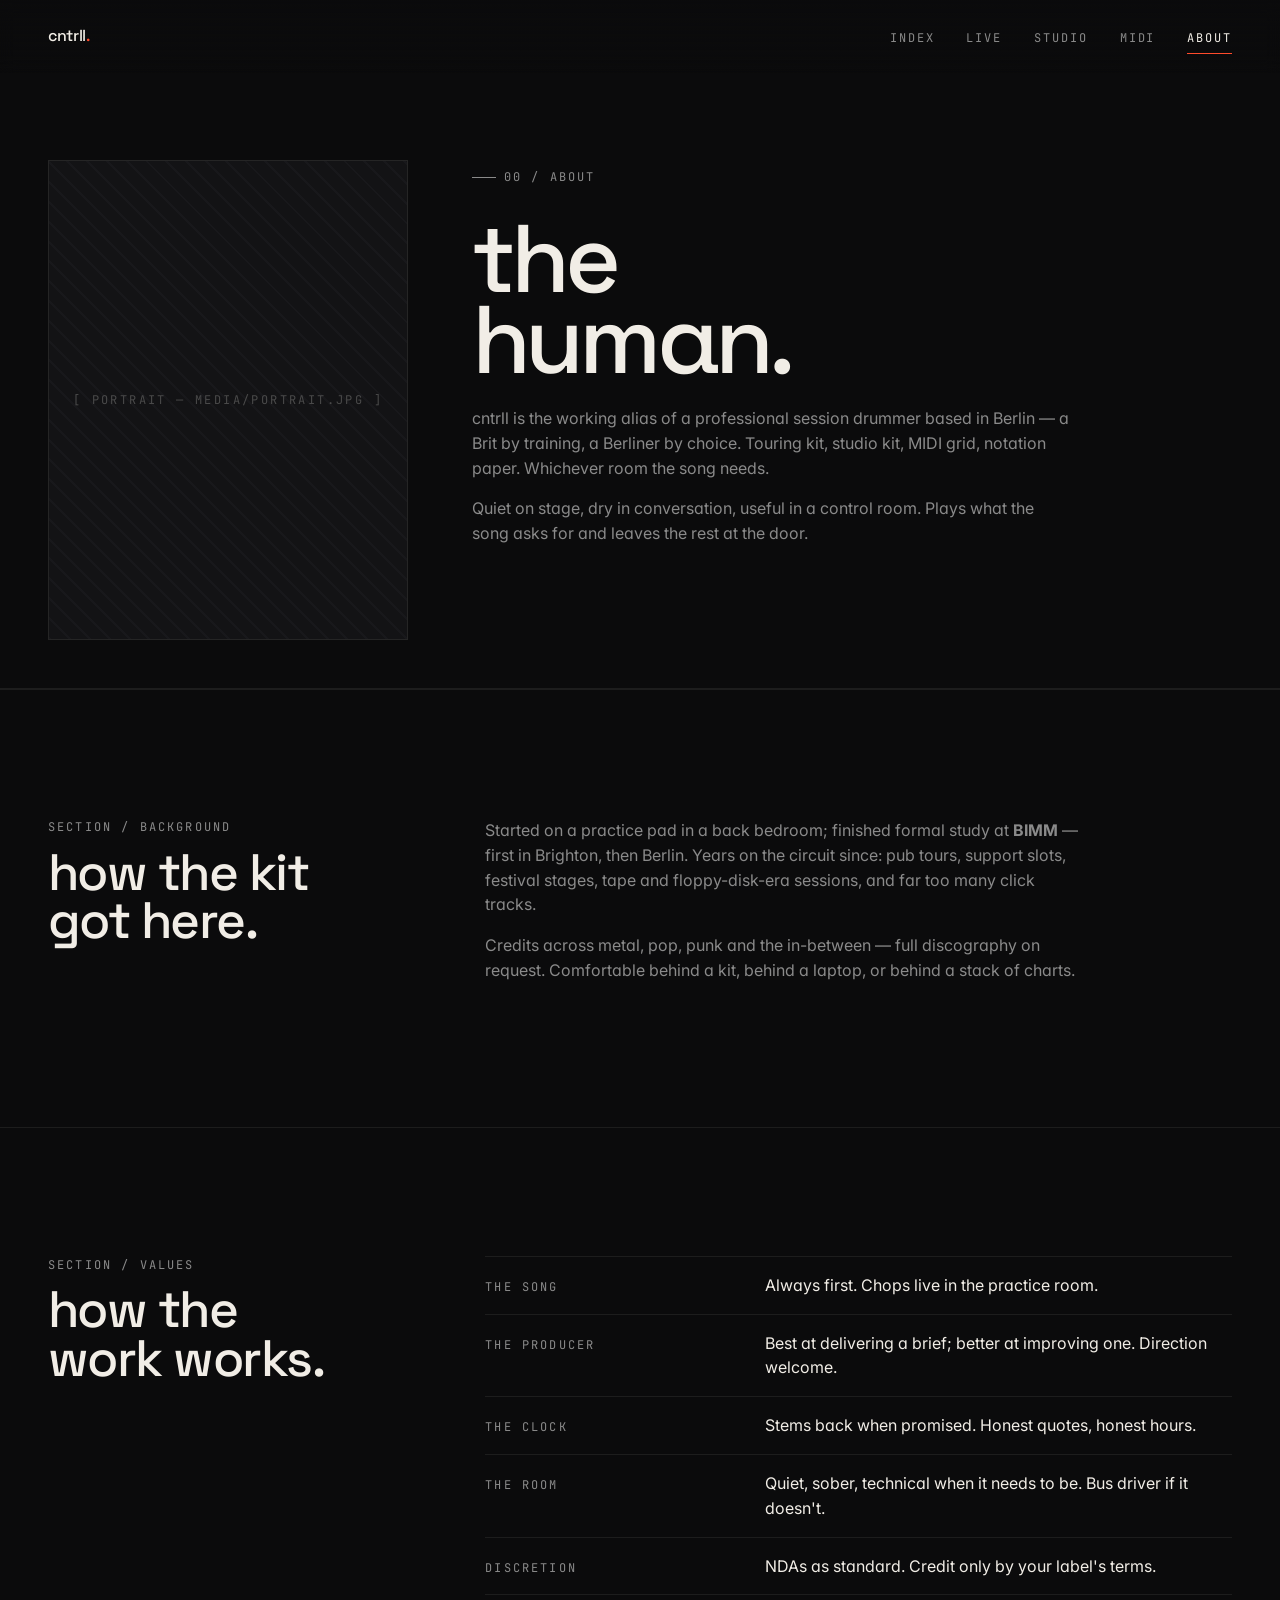
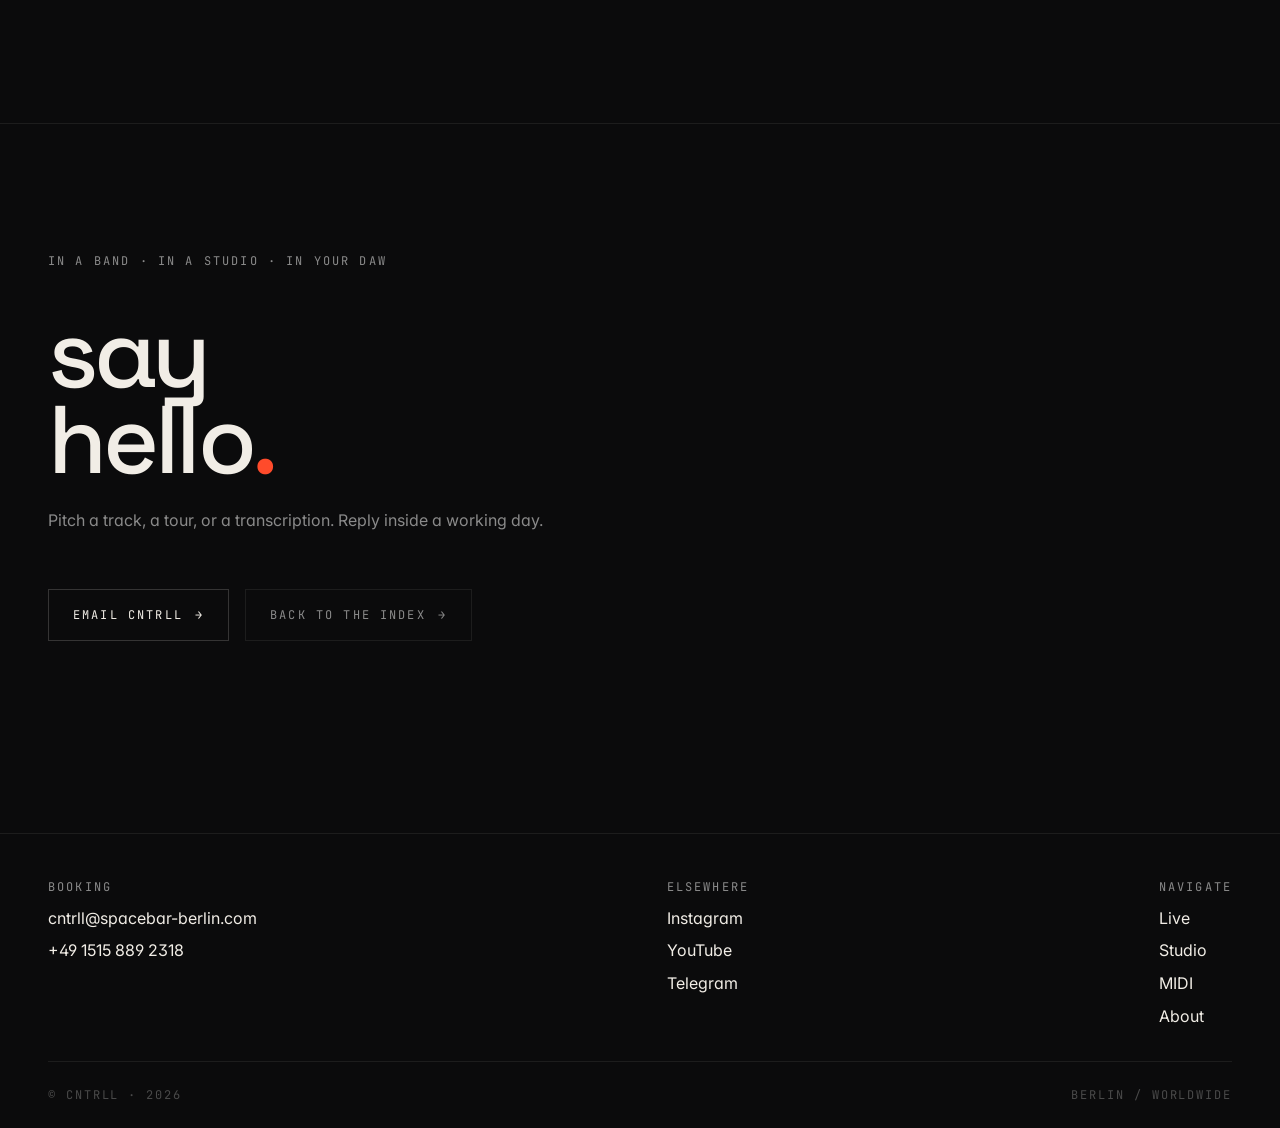
==== commit abb19a0d: "Update TG YT etc" ====
--- a/about.html
+++ b/about.html
@@ -170,7 +170,7 @@
                 <div>
                     <h4>booking</h4>
                     <ul>
-                        <li><a href="mailto:hello@cntrll.com">hello@cntrll.com</a></li>
+                        <li><a href="mailto:cntrll@spacebar-berlin.com">cntrll@spacebar-berlin.com</a></li>
                         <li><a href="#">+49 1515 889 2318</a></li>
                     </ul>
                 </div>
@@ -178,8 +178,8 @@
                     <h4>elsewhere</h4>
                     <ul>
                         <li><a href="#">Instagram</a></li>
-                        <li><a href="#">YouTube</a></li>
-                        <li><a href="#">Telegram</a></li>
+                        <li><a href="https://youtube.com/playlist?list=PLGGVSzF5jrjp1EAQVUO1_A52QDQLPMe2E&si=gOnl040GJKGUHEIy">YouTube</a></li>
+                        <li><a href="https://t.me/idkLetsKeepItSimple">Telegram</a></li>
                     </ul>
                 </div>
                 <div>
